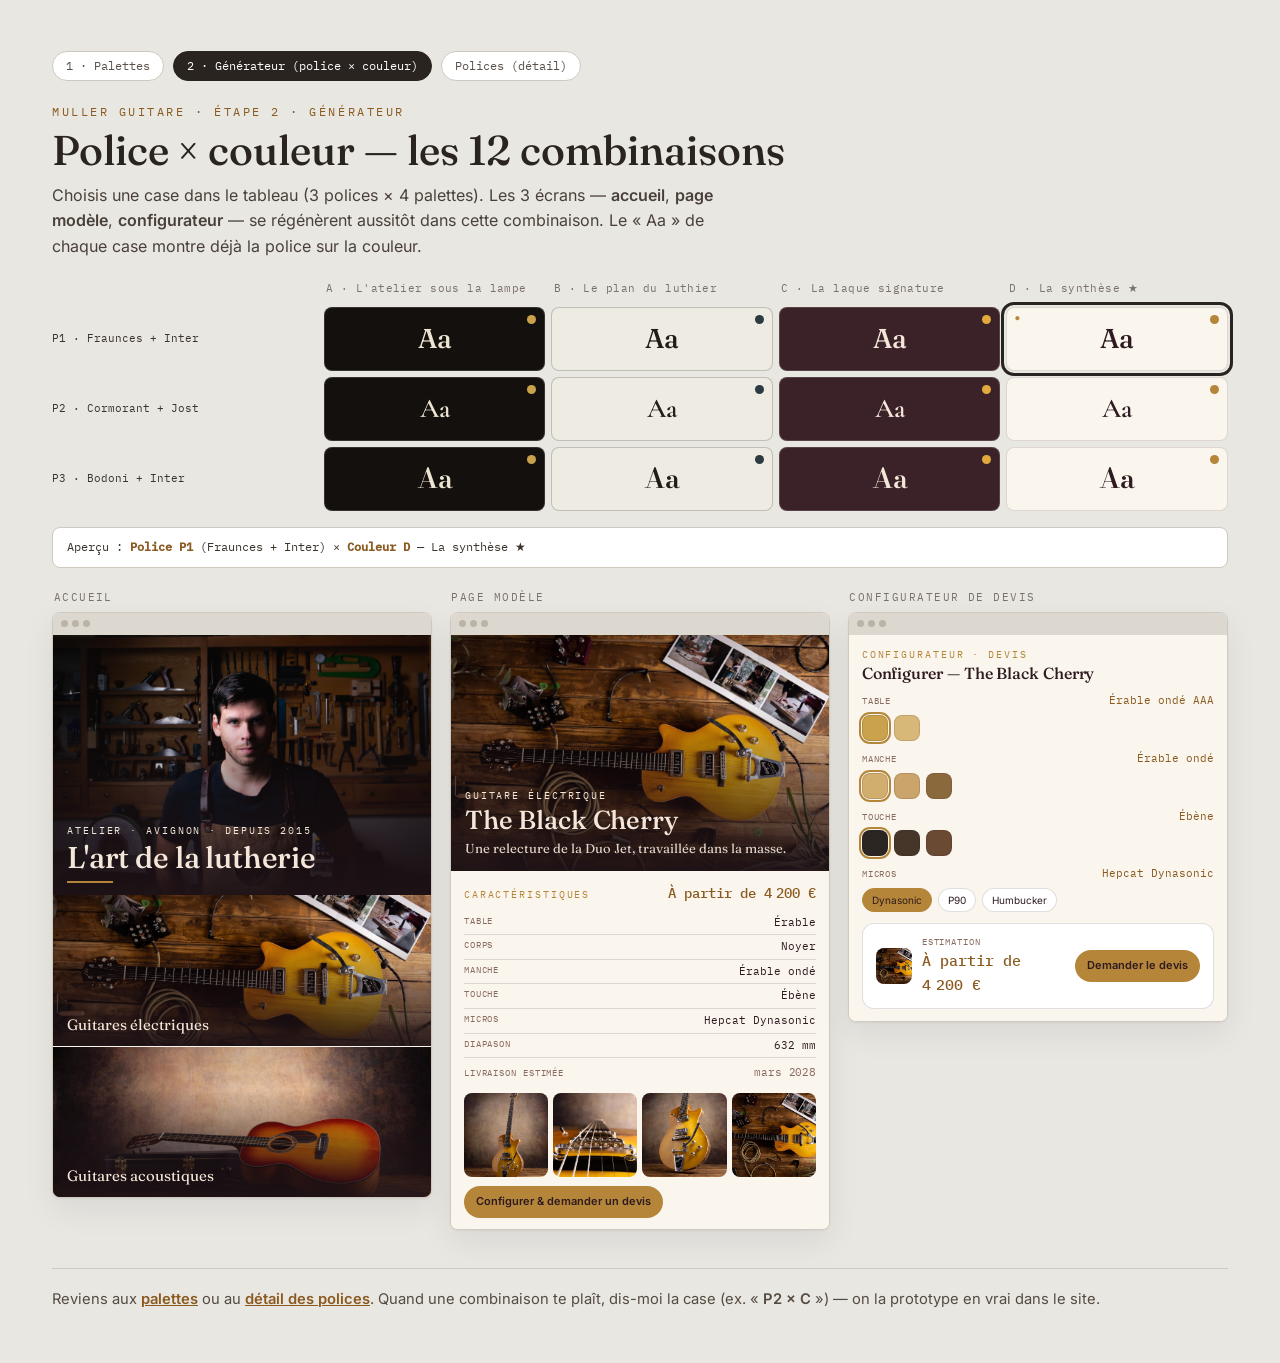
==== design/generateur.html @ f4df41a8 "Refonte : page palettes (étape 1) + générateur croisé police×couleur (étape 2) - index.html → rediri" ====
<!DOCTYPE html>
<html lang="fr">
<head>
<meta charset="utf-8">
<meta name="viewport" content="width=device-width, initial-scale=1">
<meta name="robots" content="noindex,nofollow">
<title>Muller Guitare — générateur (police × couleur)</title>
<link rel="stylesheet" href="../assets/css/fonts.css">
<style>
  :root{
    --serif:"Fraunces",Georgia,"Times New Roman",serif;
    --sans:"Inter",system-ui,-apple-system,"Segoe UI",Roboto,sans-serif;
    --mono:"IBM Plex Mono",ui-monospace,"SF Mono","Cascadia Mono",Consolas,monospace;
    --ink:#2a2420; --paper:#e9e7e2; --hair:#cfc9bf; --soft:#7a7268;
  }
  *{box-sizing:border-box;margin:0}
  body{font-family:var(--sans);background:var(--paper);color:var(--ink);line-height:1.6;-webkit-font-smoothing:antialiased}
  img{display:block;max-width:100%}
  .wrap{max-width:1240px;margin:0 auto;padding:clamp(1.4rem,4vw,3.2rem) clamp(1rem,3vw,2rem)}

  .topnav{display:flex;flex-wrap:wrap;gap:.4rem .6rem;margin-bottom:1.4rem}
  .topnav a{font-family:var(--mono);font-size:.72rem;text-decoration:none;color:#5a5048;border:1px solid var(--hair);background:#fff;border-radius:100px;padding:.28rem .8rem}
  .topnav a.is-on{background:#2a2420;color:#fff;border-color:#2a2420}

  .kicker{font-family:var(--mono);font-size:.72rem;letter-spacing:.22em;text-transform:uppercase;color:#8a5a20}
  .head h1{font-family:var(--serif);font-weight:500;font-size:clamp(1.9rem,4vw,2.6rem);line-height:1.05;margin:.5rem 0 .6rem}
  .head p{color:#494139;font-size:1rem;max-width:68ch}

  /* ---------- tableau croisé ---------- */
  .matrix{display:grid;grid-template-columns:minmax(120px,1.2fr) repeat(4,1fr);gap:6px;margin:1.4rem 0 1rem}
  .mh{font-family:var(--mono);font-size:.66rem;letter-spacing:.04em;color:var(--soft);display:flex;align-items:flex-end;padding:0 0 .35rem .15rem;line-height:1.25}
  .mr{font-family:var(--mono);font-size:.7rem;color:#3b342c;display:flex;align-items:center;padding-right:.5rem;line-height:1.2}
  .cell{position:relative;border:1px solid var(--line,#cfc9bf);border-radius:8px;background:var(--bg);color:var(--fg);height:64px;cursor:pointer;display:flex;align-items:center;justify-content:center;overflow:hidden;padding:0;transition:transform .08s ease}
  .cell:hover{transform:translateY(-1px)}
  .cell__aa{font-family:var(--serif);font-weight:var(--tw);font-size:1.7rem;line-height:1;letter-spacing:-.01em}
  .cell__dot{position:absolute;top:7px;right:8px;width:9px;height:9px;border-radius:50%;background:var(--accent)}
  .cell.is-on{outline:3px solid #2a2420;outline-offset:2px}
  .cell.is-on::after{content:"●";position:absolute;left:7px;top:4px;font-size:.6rem;color:var(--accent)}

  .caption{font-family:var(--mono);font-size:.78rem;color:#3b342c;background:#fff;border:1px solid var(--hair);border-radius:8px;padding:.6rem .85rem;margin-bottom:1.3rem}
  .caption b{color:#8a5a20}

  /* ---------- 3 écrans générés ---------- */
  .screens{display:grid;grid-template-columns:repeat(auto-fit,minmax(330px,1fr));gap:1.1rem}
  .comp__wrap{min-width:0}
  .comp__cap{font-family:var(--mono);font-size:.66rem;letter-spacing:.14em;text-transform:uppercase;color:var(--soft);margin:0 0 .4rem .1rem}
  .frame{border:1px solid var(--hair);border-radius:8px;overflow:hidden;box-shadow:0 1px 2px rgba(0,0,0,.05),0 12px 32px rgba(0,0,0,.07);background:#fff}
  .frame__bar{height:22px;background:#ddd8cf;display:flex;align-items:center;gap:4px;padding:0 8px}
  .frame__bar i{width:7px;height:7px;border-radius:50%;background:#bbb3a6}

  /* internes thématisés */
  .comp{background:var(--bg);color:var(--fg);font-family:var(--body)}
  .eb{font-family:var(--mono);font-size:9.5px;letter-spacing:.2em;text-transform:uppercase;color:var(--accent)}
  .ttl{font-family:var(--display);color:var(--fg);line-height:1.02;font-weight:var(--tw);letter-spacing:-.005em}
  .rule{height:2px;width:46px;background:var(--accent);border:0}
  .muted{color:var(--muted)}
  .num{font-family:var(--mono);font-variant-numeric:tabular-nums;letter-spacing:-.01em}
  .speclab{font-family:var(--mono);font-size:9px;letter-spacing:.1em;text-transform:uppercase;color:var(--muted)}
  .specval{font-family:var(--mono);font-variant-numeric:tabular-nums;font-size:11px;color:var(--fg)}
  .price{font-family:var(--mono);font-variant-numeric:tabular-nums;font-weight:500;color:var(--accent-ink)}
  .chip{font-size:10px;border:1px solid var(--line);color:var(--fg);border-radius:var(--chip-r);padding:3px 9px;background:var(--chip-bg)}
  .chip--on{background:var(--accent);color:var(--btn-fg);border-color:var(--accent)}
  .sw{width:26px;height:26px;border-radius:var(--sw-r);border:1px solid var(--line)}
  .btn{font-size:11px;font-weight:600;color:var(--btn-fg);background:var(--accent);border-radius:var(--btn-r);padding:7px 12px;display:inline-block}
  .card{background:var(--surface);border:1px solid var(--line);border-radius:var(--card-r);padding:11px 13px}
  .cover{position:relative;overflow:hidden;background:#000}
  .cover img{width:100%;height:100%;object-fit:cover}
  .cover__o{position:absolute;inset:0;background:var(--cover-grad)}
  .cover__c{position:absolute;left:14px;right:14px;bottom:12px;color:var(--cover-fg)}
  .cover__c .ttl,.cover__c .eb{color:var(--cover-fg)}
  .cat{position:relative;aspect-ratio:5/2;overflow:hidden}
  .cat+.cat{border-top:1px solid var(--bg)}
  .cat img{width:100%;height:100%;object-fit:cover}
  .cat__o{position:absolute;inset:0;background:var(--cover-grad)}
  .cat__l{position:absolute;left:14px;bottom:9px;font-family:var(--display);font-size:15px;color:var(--cover-fg)}
  .th{aspect-ratio:1;border-radius:var(--sw-r);overflow:hidden}
  .th img{width:100%;height:100%;object-fit:cover}

  /* ===== palettes couleur (A/B/C/D) ===== */
  .theme-a{--bg:#14100D;--surface:#1C1611;--fg:#ECE3D1;--muted:#9C8E79;--accent:#C9A24B;--accent-ink:#D9B568;
    --line:rgba(236,227,209,.16);--display:var(--serif);--body:var(--sans);
    --chip-bg:transparent;--chip-r:100px;--sw-r:3px;--btn-r:2px;--btn-fg:#14100D;--card-r:3px;
    --cover-grad:linear-gradient(180deg,rgba(20,16,13,.16) 0%,rgba(20,16,13,0) 30%,rgba(20,16,13,.93));--cover-fg:#ECE3D1}
  .theme-b{--bg:#EEEBE3;--surface:#FBFAF6;--fg:#211C17;--muted:#6B6258;--accent:#2C3A42;--accent-ink:#2C3A42;
    --line:rgba(33,28,23,.22);--display:var(--serif);--body:var(--sans);
    --chip-bg:#fff;--chip-r:0;--sw-r:0;--btn-r:0;--btn-fg:#fff;--card-r:0;
    --cover-grad:linear-gradient(180deg,rgba(238,235,227,0) 40%,rgba(238,235,227,.30) 64%,rgba(238,235,227,.92));--cover-fg:#211C17}
  .theme-c{--bg:#3A2228;--surface:#4A2E34;--fg:#F3E6D8;--muted:#C2A1A6;--accent:#E2A93C;--accent-ink:#E2A93C;
    --line:rgba(243,230,216,.16);--display:var(--serif);--body:var(--sans);
    --chip-bg:rgba(243,230,216,.07);--chip-r:100px;--sw-r:8px;--btn-r:100px;--btn-fg:#3A0F16;--card-r:12px;
    --cover-grad:linear-gradient(180deg,rgba(58,34,40,.14) 0%,rgba(58,34,40,0) 30%,rgba(58,34,40,.95));--cover-fg:#F3E6D8}
  .theme-d{--bg:#FAF6EE;--surface:#FFFFFF;--fg:#2E1A1F;--muted:#8a6a60;--accent:#B5863A;--accent-ink:#8A5A20;
    --line:rgba(46,26,31,.14);--display:var(--serif);--body:var(--sans);
    --chip-bg:#fff;--chip-r:100px;--sw-r:8px;--btn-r:100px;--btn-fg:#2E1A1F;--card-r:12px;
    --cover-grad:linear-gradient(180deg,rgba(30,18,22,.10) 0%,rgba(30,18,22,0) 28%,rgba(30,18,22,.94));--cover-fg:#F4E7D9}

  /* ===== presets de police (P1/P2/P3) ===== */
  .font-p1{--serif:"Fraunces",Georgia,serif;--sans:"Inter",system-ui,sans-serif;--tw:500}
  .font-p2{--serif:"Cormorant Garamond",Georgia,serif;--sans:"Jost",system-ui,sans-serif;--tw:600}
  .font-p3{--serif:"Bodoni Moda",Georgia,serif;--sans:"Inter",system-ui,sans-serif;--tw:600}

  .footer{margin-top:2.4rem;border-top:1px solid var(--hair);padding-top:1.2rem;color:#544b41;font-size:.92rem}
  .footer a{color:#8a5a20;font-weight:600}
</style>
</head>
<body>
<div class="wrap">

  <nav class="topnav" id="topnav">
    <a href="palettes.html">1 · Palettes</a>
    <a href="generateur.html">2 · Générateur (police × couleur)</a>
    <a href="polices.html">Polices (détail)</a>
  </nav>
  <script>(function(){var f=(location.pathname.split('/').pop()||'generateur.html');document.querySelectorAll('#topnav a[href]').forEach(function(a){if(a.getAttribute('href')===f)a.classList.add('is-on');});})();</script>

  <header class="head">
    <div class="kicker">Muller Guitare · étape 2 · générateur</div>
    <h1>Police × couleur — les 12 combinaisons</h1>
    <p>Choisis une case dans le tableau (3 polices × 4 palettes). Les 3 écrans — <b>accueil</b>, <b>page modèle</b>, <b>configurateur</b> — se régénèrent aussitôt dans cette combinaison. Le « Aa » de chaque case montre déjà la police sur la couleur.</p>
  </header>

  <div class="matrix" id="matrix"></div>
  <div class="caption" id="caption"></div>
  <div class="screens" id="preview"></div>

  <footer class="footer">
    Reviens aux <a href="palettes.html">palettes</a> ou au <a href="polices.html">détail des polices</a>. Quand une combinaison te plaît, dis-moi la case (ex. « <b>P2 × C</b> ») — on la prototype en vrai dans le site.
  </footer>

</div>

<script>
  var HERO_IMG = "../assets/img/wp/2022/09/biographie-muller-guitare.jpg";
  var IMG_ELEC = "../assets/img/wp/2025/04/black-cherry-muller-guitare654.webp";
  var IMG_ACOU = "../assets/img/wp/2024/05/000-11.jpg";
  var GAL = [
    "../assets/img/wp/2025/04/black-cherry-muller-guitare596.thumb.webp",
    "../assets/img/wp/2025/04/black-cherry-muller-guitare634.thumb.webp",
    "../assets/img/wp/2025/04/black-cherry-muller-guitare603.thumb.webp",
    "../assets/img/wp/2025/04/black-cherry-muller-guitare654.thumb.webp"
  ];
  var FONTS = [
    { id:"p1", name:"P1 · Fraunces + Inter" },
    { id:"p2", name:"P2 · Cormorant + Jost" },
    { id:"p3", name:"P3 · Bodoni + Inter" }
  ];
  var COLORS = [
    { id:"a", short:"A", name:"L'atelier sous la lampe" },
    { id:"b", short:"B", name:"Le plan du luthier" },
    { id:"c", short:"C", name:"La laque signature" },
    { id:"d", short:"D", name:"La synthèse ★" }
  ];
  var FONT_DESC = { p1:"Fraunces + Inter", p2:"Cormorant Garamond + Jost", p3:"Bodoni Moda + Inter" };

  function comp(cap, inner){
    return '<div class="comp__wrap"><p class="comp__cap">'+cap+'</p>'
      +'<div class="frame"><div class="frame__bar"><i></i><i></i><i></i></div>'
      +'<div class="comp">'+inner+'</div></div></div>';
  }
  function homeComp(){
    return comp('Accueil',
      '<div class="cover" style="aspect-ratio:16/11"><img src="'+HERO_IMG+'" alt="Loïc Muller dans son atelier">'
        +'<div class="cover__o"></div><div class="cover__c">'
          +'<div class="eb">Atelier · Avignon · depuis 2015</div>'
          +'<div class="ttl" style="font-size:30px;margin:5px 0 7px">L\'art de la lutherie</div><hr class="rule"></div></div>'
      +'<div class="cat"><img src="'+IMG_ELEC+'" alt="Guitare électrique"><div class="cat__o"></div><span class="cat__l">Guitares électriques</span></div>'
      +'<div class="cat"><img src="'+IMG_ACOU+'" alt="Guitare acoustique"><div class="cat__o"></div><span class="cat__l">Guitares acoustiques</span></div>');
  }
  function modeleComp(){
    var specs = [['Table','Érable'],['Corps','Noyer'],['Manche','Érable ondé'],['Touche','Ébène'],['Micros','Hepcat Dynasonic'],['Diapason','632 mm']];
    var rows = specs.map(function(s){
      return '<div style="display:flex;justify-content:space-between;gap:10px;padding:3px 0;border-bottom:1px solid var(--line)">'
        +'<span class="speclab">'+s[0]+'</span><span class="specval">'+s[1]+'</span></div>';
    }).join('');
    var gal = GAL.map(function(t){ return '<div class="th"><img src="'+t+'" alt="The Black Cherry, détail"></div>'; }).join('');
    return comp('Page modèle',
      '<div class="cover" style="aspect-ratio:16/10"><img src="'+IMG_ELEC+'" alt="The Black Cherry">'
        +'<div class="cover__o"></div><div class="cover__c">'
          +'<div class="eb">Guitare électrique</div>'
          +'<div class="ttl" style="font-size:26px;margin:4px 0 5px">The Black Cherry</div>'
          +'<div style="font-family:var(--serif);font-size:13px;opacity:.92">Une relecture de la Duo Jet, travaillée dans la masse.</div></div></div>'
      +'<div style="padding:11px 13px;background:var(--bg)">'
        +'<div style="display:flex;justify-content:space-between;align-items:baseline;margin-bottom:6px"><span class="eb">Caractéristiques</span><span class="price" style="font-size:14px">À partir de 4&#8239;200&nbsp;€</span></div>'
        + rows
        +'<div style="display:flex;justify-content:space-between;align-items:center;padding:6px 0 2px"><span class="speclab">Livraison estimée</span><span class="num" style="font-size:11px;color:var(--muted)">mars 2028</span></div>'
        +'<div style="display:grid;grid-template-columns:repeat(4,1fr);gap:5px;margin:9px 0">'+gal+'</div>'
        +'<span class="btn">Configurer &amp; demander un devis</span></div>');
  }
  function configComp(){
    var lbl = function(label, picked){ return '<div style="display:flex;justify-content:space-between;align-items:baseline;margin-bottom:5px">'
      +'<span class="speclab">'+label+'</span><span class="specval" style="color:var(--accent-ink)">'+picked+'</span></div>'; };
    var woods = function(arr,sel){ return '<div style="display:flex;gap:6px">'+arr.map(function(c,i){
      return '<span class="sw" style="background:'+c+';'+(i===sel?'outline:2px solid var(--accent);outline-offset:1px':'')+'"></span>'; }).join('')+'</div>'; };
    var chips = function(arr,sel){ return '<div style="display:flex;gap:6px;flex-wrap:wrap">'+arr.map(function(t,i){
      return '<span class="chip'+(i===sel?' chip--on':'')+'">'+t+'</span>'; }).join('')+'</div>'; };
    return comp('Configurateur de devis',
      '<div style="padding:12px 13px;background:var(--bg)">'
        +'<div class="eb">Configurateur · devis</div>'
        +'<div class="ttl" style="font-size:16px;margin:3px 0 11px">Configurer — The Black Cherry</div>'
        +'<div style="margin-bottom:9px">'+lbl('Table','Érable ondé AAA')+woods(['#C9A24B','#D8B878'],0)+'</div>'
        +'<div style="margin-bottom:9px">'+lbl('Manche','Érable ondé')+woods(['#D2AE6E','#caa46a','#8a6a3c'],0)+'</div>'
        +'<div style="margin-bottom:9px">'+lbl('Touche','Ébène')+woods(['#2b2622','#46362a','#6B4A33'],0)+'</div>'
        +'<div style="margin-bottom:11px">'+lbl('Micros','Hepcat Dynasonic')+chips(['Dynasonic','P90','Humbucker'],0)+'</div>'
        +'<div class="card" style="display:flex;align-items:center;gap:10px">'
          +'<img src="'+GAL[3]+'" alt="" style="width:36px;height:36px;object-fit:cover;border-radius:var(--sw-r);flex:none">'
          +'<div style="flex:1;min-width:0"><div class="speclab">Estimation</div><div class="price" style="font-size:15px">À partir de 4&#8239;200&nbsp;€</div></div>'
          +'<span class="btn">Demander le devis</span></div></div>');
  }

  // rendu des 3 écrans (une seule fois ; le restyle se fait par les variables CSS)
  var preview = document.getElementById('preview');
  preview.innerHTML = homeComp() + modeleComp() + configComp();

  // construction du tableau croisé
  var matrix = document.getElementById('matrix');
  var caption = document.getElementById('caption');
  var html = '<div class="mh"></div>';
  COLORS.forEach(function(c){ html += '<div class="mh">'+c.short+' · '+c.name+'</div>'; });
  FONTS.forEach(function(f){
    html += '<div class="mr">'+f.name+'</div>';
    COLORS.forEach(function(c){
      html += '<button class="cell theme-'+c.id+' font-'+f.id+'" data-f="'+f.id+'" data-c="'+c.id+'" '
        +'aria-label="Police '+f.id.toUpperCase()+' × Couleur '+c.short+'">'
        +'<span class="cell__dot"></span><span class="cell__aa">Aa</span></button>';
    });
  });
  matrix.innerHTML = html;

  function select(f, c){
    preview.className = 'screens theme-'+c+' font-'+f;
    var col = COLORS.find(function(x){return x.id===c;});
    caption.innerHTML = 'Aperçu : <b>Police '+f.toUpperCase()+'</b> ('+FONT_DESC[f]+') × <b>Couleur '+col.short+'</b> — '+col.name;
    [].forEach.call(matrix.querySelectorAll('.cell'), function(b){
      b.classList.toggle('is-on', b.dataset.f===f && b.dataset.c===c);
    });
  }
  matrix.addEventListener('click', function(e){
    var b = e.target.closest('.cell'); if(!b) return;
    select(b.dataset.f, b.dataset.c);
    preview.scrollIntoView({behavior:'smooth', block:'start'});
  });

  // sélection initiale (via ?f= / ?c=) ; défaut P1 × D (la synthèse recommandée)
  var qs = new URLSearchParams(location.search);
  var f0 = ['p1','p2','p3'].indexOf(qs.get('f')) >= 0 ? qs.get('f') : 'p1';
  var c0 = ['a','b','c','d'].indexOf(qs.get('c')) >= 0 ? qs.get('c') : 'd';
  select(f0, c0);
</script>
</body>
</html>
---- assets/css/fonts.css ----
/* Polices auto-hebergees (Fraunces + Inter) — RGPD : plus aucune requete vers Google. Genere depuis Google Fonts, sous-ensembles latin + latin-ext. */

/* latin-ext */
@font-face {
  font-family: 'Fraunces';
  font-style: italic;
  font-weight: 400;
  font-display: swap;
  src: url(../fonts/6NU58FyLNQOQZAnv9ZwNjucMHVn85Ni7emAe9lKqZTnbB-gzTK0K1ChjdPeQ_5Y.woff2) format('woff2');
  unicode-range: U+0100-02BA, U+02BD-02C5, U+02C7-02CC, U+02CE-02D7, U+02DD-02FF, U+0304, U+0308, U+0329, U+1D00-1DBF, U+1E00-1E9F, U+1EF2-1EFF, U+2020, U+20A0-20AB, U+20AD-20C0, U+2113, U+2C60-2C7F, U+A720-A7FF;
}

/* latin */
@font-face {
  font-family: 'Fraunces';
  font-style: italic;
  font-weight: 400;
  font-display: swap;
  src: url(../fonts/6NU58FyLNQOQZAnv9ZwNjucMHVn85Ni7emAe9lKqZTnbB-gzTK0K1ChjeveQ.woff2) format('woff2');
  unicode-range: U+0000-00FF, U+0131, U+0152-0153, U+02BB-02BC, U+02C6, U+02DA, U+02DC, U+0304, U+0308, U+0329, U+2000-206F, U+20AC, U+2122, U+2191, U+2193, U+2212, U+2215, U+FEFF, U+FFFD;
}

/* latin-ext */
@font-face {
  font-family: 'Fraunces';
  font-style: italic;
  font-weight: 500;
  font-display: swap;
  src: url(../fonts/6NU58FyLNQOQZAnv9ZwNjucMHVn85Ni7emAe9lKqZTnbB-gzTK0K1ChjdPeQ_5Y.woff2) format('woff2');
  unicode-range: U+0100-02BA, U+02BD-02C5, U+02C7-02CC, U+02CE-02D7, U+02DD-02FF, U+0304, U+0308, U+0329, U+1D00-1DBF, U+1E00-1E9F, U+1EF2-1EFF, U+2020, U+20A0-20AB, U+20AD-20C0, U+2113, U+2C60-2C7F, U+A720-A7FF;
}

/* latin */
@font-face {
  font-family: 'Fraunces';
  font-style: italic;
  font-weight: 500;
  font-display: swap;
  src: url(../fonts/6NU58FyLNQOQZAnv9ZwNjucMHVn85Ni7emAe9lKqZTnbB-gzTK0K1ChjeveQ.woff2) format('woff2');
  unicode-range: U+0000-00FF, U+0131, U+0152-0153, U+02BB-02BC, U+02C6, U+02DA, U+02DC, U+0304, U+0308, U+0329, U+2000-206F, U+20AC, U+2122, U+2191, U+2193, U+2212, U+2215, U+FEFF, U+FFFD;
}

/* latin-ext */
@font-face {
  font-family: 'Fraunces';
  font-style: normal;
  font-weight: 400;
  font-display: swap;
  src: url(../fonts/6NU78FyLNQOQZAnv9bYEvDiIdE9Ea92uemAk_WBq8U_9v0c2Wa0KxCFTeO-U.woff2) format('woff2');
  unicode-range: U+0100-02BA, U+02BD-02C5, U+02C7-02CC, U+02CE-02D7, U+02DD-02FF, U+0304, U+0308, U+0329, U+1D00-1DBF, U+1E00-1E9F, U+1EF2-1EFF, U+2020, U+20A0-20AB, U+20AD-20C0, U+2113, U+2C60-2C7F, U+A720-A7FF;
}

/* latin */
@font-face {
  font-family: 'Fraunces';
  font-style: normal;
  font-weight: 400;
  font-display: swap;
  src: url(../fonts/6NU78FyLNQOQZAnv9bYEvDiIdE9Ea92uemAk_WBq8U_9v0c2Wa0KxC9TeA.woff2) format('woff2');
  unicode-range: U+0000-00FF, U+0131, U+0152-0153, U+02BB-02BC, U+02C6, U+02DA, U+02DC, U+0304, U+0308, U+0329, U+2000-206F, U+20AC, U+2122, U+2191, U+2193, U+2212, U+2215, U+FEFF, U+FFFD;
}

/* latin-ext */
@font-face {
  font-family: 'Fraunces';
  font-style: normal;
  font-weight: 500;
  font-display: swap;
  src: url(../fonts/6NU78FyLNQOQZAnv9bYEvDiIdE9Ea92uemAk_WBq8U_9v0c2Wa0KxCFTeO-U.woff2) format('woff2');
  unicode-range: U+0100-02BA, U+02BD-02C5, U+02C7-02CC, U+02CE-02D7, U+02DD-02FF, U+0304, U+0308, U+0329, U+1D00-1DBF, U+1E00-1E9F, U+1EF2-1EFF, U+2020, U+20A0-20AB, U+20AD-20C0, U+2113, U+2C60-2C7F, U+A720-A7FF;
}

/* latin */
@font-face {
  font-family: 'Fraunces';
  font-style: normal;
  font-weight: 500;
  font-display: swap;
  src: url(../fonts/6NU78FyLNQOQZAnv9bYEvDiIdE9Ea92uemAk_WBq8U_9v0c2Wa0KxC9TeA.woff2) format('woff2');
  unicode-range: U+0000-00FF, U+0131, U+0152-0153, U+02BB-02BC, U+02C6, U+02DA, U+02DC, U+0304, U+0308, U+0329, U+2000-206F, U+20AC, U+2122, U+2191, U+2193, U+2212, U+2215, U+FEFF, U+FFFD;
}

/* latin-ext */
@font-face {
  font-family: 'Fraunces';
  font-style: normal;
  font-weight: 600;
  font-display: swap;
  src: url(../fonts/6NU78FyLNQOQZAnv9bYEvDiIdE9Ea92uemAk_WBq8U_9v0c2Wa0KxCFTeO-U.woff2) format('woff2');
  unicode-range: U+0100-02BA, U+02BD-02C5, U+02C7-02CC, U+02CE-02D7, U+02DD-02FF, U+0304, U+0308, U+0329, U+1D00-1DBF, U+1E00-1E9F, U+1EF2-1EFF, U+2020, U+20A0-20AB, U+20AD-20C0, U+2113, U+2C60-2C7F, U+A720-A7FF;
}

/* latin */
@font-face {
  font-family: 'Fraunces';
  font-style: normal;
  font-weight: 600;
  font-display: swap;
  src: url(../fonts/6NU78FyLNQOQZAnv9bYEvDiIdE9Ea92uemAk_WBq8U_9v0c2Wa0KxC9TeA.woff2) format('woff2');
  unicode-range: U+0000-00FF, U+0131, U+0152-0153, U+02BB-02BC, U+02C6, U+02DA, U+02DC, U+0304, U+0308, U+0329, U+2000-206F, U+20AC, U+2122, U+2191, U+2193, U+2212, U+2215, U+FEFF, U+FFFD;
}

/* latin-ext */
@font-face {
  font-family: 'Inter';
  font-style: normal;
  font-weight: 400;
  font-display: swap;
  src: url(../fonts/UcC73FwrK3iLTeHuS_nVMrMxCp50SjIa25L7SUc.woff2) format('woff2');
  unicode-range: U+0100-02BA, U+02BD-02C5, U+02C7-02CC, U+02CE-02D7, U+02DD-02FF, U+0304, U+0308, U+0329, U+1D00-1DBF, U+1E00-1E9F, U+1EF2-1EFF, U+2020, U+20A0-20AB, U+20AD-20C0, U+2113, U+2C60-2C7F, U+A720-A7FF;
}

/* latin */
@font-face {
  font-family: 'Inter';
  font-style: normal;
  font-weight: 400;
  font-display: swap;
  src: url(../fonts/UcC73FwrK3iLTeHuS_nVMrMxCp50SjIa1ZL7.woff2) format('woff2');
  unicode-range: U+0000-00FF, U+0131, U+0152-0153, U+02BB-02BC, U+02C6, U+02DA, U+02DC, U+0304, U+0308, U+0329, U+2000-206F, U+20AC, U+2122, U+2191, U+2193, U+2212, U+2215, U+FEFF, U+FFFD;
}

/* latin-ext */
@font-face {
  font-family: 'Inter';
  font-style: normal;
  font-weight: 500;
  font-display: swap;
  src: url(../fonts/UcC73FwrK3iLTeHuS_nVMrMxCp50SjIa25L7SUc.woff2) format('woff2');
  unicode-range: U+0100-02BA, U+02BD-02C5, U+02C7-02CC, U+02CE-02D7, U+02DD-02FF, U+0304, U+0308, U+0329, U+1D00-1DBF, U+1E00-1E9F, U+1EF2-1EFF, U+2020, U+20A0-20AB, U+20AD-20C0, U+2113, U+2C60-2C7F, U+A720-A7FF;
}

/* latin */
@font-face {
  font-family: 'Inter';
  font-style: normal;
  font-weight: 500;
  font-display: swap;
  src: url(../fonts/UcC73FwrK3iLTeHuS_nVMrMxCp50SjIa1ZL7.woff2) format('woff2');
  unicode-range: U+0000-00FF, U+0131, U+0152-0153, U+02BB-02BC, U+02C6, U+02DA, U+02DC, U+0304, U+0308, U+0329, U+2000-206F, U+20AC, U+2122, U+2191, U+2193, U+2212, U+2215, U+FEFF, U+FFFD;
}

/* latin-ext */
@font-face {
  font-family: 'Inter';
  font-style: normal;
  font-weight: 600;
  font-display: swap;
  src: url(../fonts/UcC73FwrK3iLTeHuS_nVMrMxCp50SjIa25L7SUc.woff2) format('woff2');
  unicode-range: U+0100-02BA, U+02BD-02C5, U+02C7-02CC, U+02CE-02D7, U+02DD-02FF, U+0304, U+0308, U+0329, U+1D00-1DBF, U+1E00-1E9F, U+1EF2-1EFF, U+2020, U+20A0-20AB, U+20AD-20C0, U+2113, U+2C60-2C7F, U+A720-A7FF;
}

/* latin */
@font-face {
  font-family: 'Inter';
  font-style: normal;
  font-weight: 600;
  font-display: swap;
  src: url(../fonts/UcC73FwrK3iLTeHuS_nVMrMxCp50SjIa1ZL7.woff2) format('woff2');
  unicode-range: U+0000-00FF, U+0131, U+0152-0153, U+02BB-02BC, U+02C6, U+02DA, U+02DC, U+0304, U+0308, U+0329, U+2000-206F, U+20AC, U+2122, U+2191, U+2193, U+2212, U+2215, U+FEFF, U+FFFD;
}
/* ---------- IBM Plex Mono (auto-hébergé, RGPD) ---------- */
@font-face {
  font-family: 'IBM Plex Mono';
  font-style: normal;
  font-weight: 400;
  font-display: swap;
  src: url(../fonts/ibm-plex-mono-400-latin-ext.woff2) format('woff2');
  unicode-range: U+0100-02BA, U+02BD-02C5, U+02C7-02CC, U+02CE-02D7, U+02DD-02FF, U+0304, U+0308, U+0329, U+1D00-1DBF, U+1E00-1E9F, U+1EF2-1EFF, U+2020, U+20A0-20AB, U+20AD-20C0, U+2113, U+2C60-2C7F, U+A720-A7FF;
}
@font-face {
  font-family: 'IBM Plex Mono';
  font-style: normal;
  font-weight: 400;
  font-display: swap;
  src: url(../fonts/ibm-plex-mono-400-latin.woff2) format('woff2');
  unicode-range: U+0000-00FF, U+0131, U+0152-0153, U+02BB-02BC, U+02C6, U+02DA, U+02DC, U+0304, U+0308, U+0329, U+2000-206F, U+20AC, U+2122, U+2191, U+2193, U+2212, U+2215, U+FEFF, U+FFFD;
}
@font-face {
  font-family: 'IBM Plex Mono';
  font-style: normal;
  font-weight: 500;
  font-display: swap;
  src: url(../fonts/ibm-plex-mono-500-latin-ext.woff2) format('woff2');
  unicode-range: U+0100-02BA, U+02BD-02C5, U+02C7-02CC, U+02CE-02D7, U+02DD-02FF, U+0304, U+0308, U+0329, U+1D00-1DBF, U+1E00-1E9F, U+1EF2-1EFF, U+2020, U+20A0-20AB, U+20AD-20C0, U+2113, U+2C60-2C7F, U+A720-A7FF;
}
@font-face {
  font-family: 'IBM Plex Mono';
  font-style: normal;
  font-weight: 500;
  font-display: swap;
  src: url(../fonts/ibm-plex-mono-500-latin.woff2) format('woff2');
  unicode-range: U+0000-00FF, U+0131, U+0152-0153, U+02BB-02BC, U+02C6, U+02DA, U+02DC, U+0304, U+0308, U+0329, U+2000-206F, U+20AC, U+2122, U+2191, U+2193, U+2212, U+2215, U+FEFF, U+FFFD;
}

/* ---------- Cormorant Garamond (auto-hébergé, RGPD) ---------- */
@font-face {
  font-family: 'Cormorant Garamond';
  font-style: normal;
  font-weight: 500;
  font-display: swap;
  src: url(../fonts/cormorant-garamond-500-latin-ext.woff2) format('woff2');
  unicode-range: U+0100-02BA, U+02BD-02C5, U+02C7-02CC, U+02CE-02D7, U+02DD-02FF, U+0304, U+0308, U+0329, U+1D00-1DBF, U+1E00-1E9F, U+1EF2-1EFF, U+2020, U+20A0-20AB, U+20AD-20C0, U+2113, U+2C60-2C7F, U+A720-A7FF;
}
@font-face {
  font-family: 'Cormorant Garamond';
  font-style: normal;
  font-weight: 500;
  font-display: swap;
  src: url(../fonts/cormorant-garamond-500-latin.woff2) format('woff2');
  unicode-range: U+0000-00FF, U+0131, U+0152-0153, U+02BB-02BC, U+02C6, U+02DA, U+02DC, U+0304, U+0308, U+0329, U+2000-206F, U+20AC, U+2122, U+2191, U+2193, U+2212, U+2215, U+FEFF, U+FFFD;
}
@font-face {
  font-family: 'Cormorant Garamond';
  font-style: normal;
  font-weight: 600;
  font-display: swap;
  src: url(../fonts/cormorant-garamond-600-latin-ext.woff2) format('woff2');
  unicode-range: U+0100-02BA, U+02BD-02C5, U+02C7-02CC, U+02CE-02D7, U+02DD-02FF, U+0304, U+0308, U+0329, U+1D00-1DBF, U+1E00-1E9F, U+1EF2-1EFF, U+2020, U+20A0-20AB, U+20AD-20C0, U+2113, U+2C60-2C7F, U+A720-A7FF;
}
@font-face {
  font-family: 'Cormorant Garamond';
  font-style: normal;
  font-weight: 600;
  font-display: swap;
  src: url(../fonts/cormorant-garamond-600-latin.woff2) format('woff2');
  unicode-range: U+0000-00FF, U+0131, U+0152-0153, U+02BB-02BC, U+02C6, U+02DA, U+02DC, U+0304, U+0308, U+0329, U+2000-206F, U+20AC, U+2122, U+2191, U+2193, U+2212, U+2215, U+FEFF, U+FFFD;
}

/* ---------- Jost (auto-hébergé, RGPD) ---------- */
@font-face {
  font-family: 'Jost';
  font-style: normal;
  font-weight: 400;
  font-display: swap;
  src: url(../fonts/jost-400-latin-ext.woff2) format('woff2');
  unicode-range: U+0100-02BA, U+02BD-02C5, U+02C7-02CC, U+02CE-02D7, U+02DD-02FF, U+0304, U+0308, U+0329, U+1D00-1DBF, U+1E00-1E9F, U+1EF2-1EFF, U+2020, U+20A0-20AB, U+20AD-20C0, U+2113, U+2C60-2C7F, U+A720-A7FF;
}
@font-face {
  font-family: 'Jost';
  font-style: normal;
  font-weight: 400;
  font-display: swap;
  src: url(../fonts/jost-400-latin.woff2) format('woff2');
  unicode-range: U+0000-00FF, U+0131, U+0152-0153, U+02BB-02BC, U+02C6, U+02DA, U+02DC, U+0304, U+0308, U+0329, U+2000-206F, U+20AC, U+2122, U+2191, U+2193, U+2212, U+2215, U+FEFF, U+FFFD;
}
@font-face {
  font-family: 'Jost';
  font-style: normal;
  font-weight: 500;
  font-display: swap;
  src: url(../fonts/jost-500-latin-ext.woff2) format('woff2');
  unicode-range: U+0100-02BA, U+02BD-02C5, U+02C7-02CC, U+02CE-02D7, U+02DD-02FF, U+0304, U+0308, U+0329, U+1D00-1DBF, U+1E00-1E9F, U+1EF2-1EFF, U+2020, U+20A0-20AB, U+20AD-20C0, U+2113, U+2C60-2C7F, U+A720-A7FF;
}
@font-face {
  font-family: 'Jost';
  font-style: normal;
  font-weight: 500;
  font-display: swap;
  src: url(../fonts/jost-500-latin.woff2) format('woff2');
  unicode-range: U+0000-00FF, U+0131, U+0152-0153, U+02BB-02BC, U+02C6, U+02DA, U+02DC, U+0304, U+0308, U+0329, U+2000-206F, U+20AC, U+2122, U+2191, U+2193, U+2212, U+2215, U+FEFF, U+FFFD;
}
@font-face {
  font-family: 'Jost';
  font-style: normal;
  font-weight: 600;
  font-display: swap;
  src: url(../fonts/jost-600-latin-ext.woff2) format('woff2');
  unicode-range: U+0100-02BA, U+02BD-02C5, U+02C7-02CC, U+02CE-02D7, U+02DD-02FF, U+0304, U+0308, U+0329, U+1D00-1DBF, U+1E00-1E9F, U+1EF2-1EFF, U+2020, U+20A0-20AB, U+20AD-20C0, U+2113, U+2C60-2C7F, U+A720-A7FF;
}
@font-face {
  font-family: 'Jost';
  font-style: normal;
  font-weight: 600;
  font-display: swap;
  src: url(../fonts/jost-600-latin.woff2) format('woff2');
  unicode-range: U+0000-00FF, U+0131, U+0152-0153, U+02BB-02BC, U+02C6, U+02DA, U+02DC, U+0304, U+0308, U+0329, U+2000-206F, U+20AC, U+2122, U+2191, U+2193, U+2212, U+2215, U+FEFF, U+FFFD;
}

/* ---------- Bodoni Moda (auto-hébergé, RGPD) ---------- */
@font-face {
  font-family: 'Bodoni Moda';
  font-style: normal;
  font-weight: 500;
  font-display: swap;
  src: url(../fonts/bodoni-moda-500-latin-ext.woff2) format('woff2');
  unicode-range: U+0100-02BA, U+02BD-02C5, U+02C7-02CC, U+02CE-02D7, U+02DD-02FF, U+0304, U+0308, U+0329, U+1D00-1DBF, U+1E00-1E9F, U+1EF2-1EFF, U+2020, U+20A0-20AB, U+20AD-20C0, U+2113, U+2C60-2C7F, U+A720-A7FF;
}
@font-face {
  font-family: 'Bodoni Moda';
  font-style: normal;
  font-weight: 500;
  font-display: swap;
  src: url(../fonts/bodoni-moda-500-latin.woff2) format('woff2');
  unicode-range: U+0000-00FF, U+0131, U+0152-0153, U+02BB-02BC, U+02C6, U+02DA, U+02DC, U+0304, U+0308, U+0329, U+2000-206F, U+20AC, U+2122, U+2191, U+2193, U+2212, U+2215, U+FEFF, U+FFFD;
}
@font-face {
  font-family: 'Bodoni Moda';
  font-style: normal;
  font-weight: 600;
  font-display: swap;
  src: url(../fonts/bodoni-moda-600-latin-ext.woff2) format('woff2');
  unicode-range: U+0100-02BA, U+02BD-02C5, U+02C7-02CC, U+02CE-02D7, U+02DD-02FF, U+0304, U+0308, U+0329, U+1D00-1DBF, U+1E00-1E9F, U+1EF2-1EFF, U+2020, U+20A0-20AB, U+20AD-20C0, U+2113, U+2C60-2C7F, U+A720-A7FF;
}
@font-face {
  font-family: 'Bodoni Moda';
  font-style: normal;
  font-weight: 600;
  font-display: swap;
  src: url(../fonts/bodoni-moda-600-latin.woff2) format('woff2');
  unicode-range: U+0000-00FF, U+0131, U+0152-0153, U+02BB-02BC, U+02C6, U+02DA, U+02DC, U+0304, U+0308, U+0329, U+2000-206F, U+20AC, U+2122, U+2191, U+2193, U+2212, U+2215, U+FEFF, U+FFFD;
}
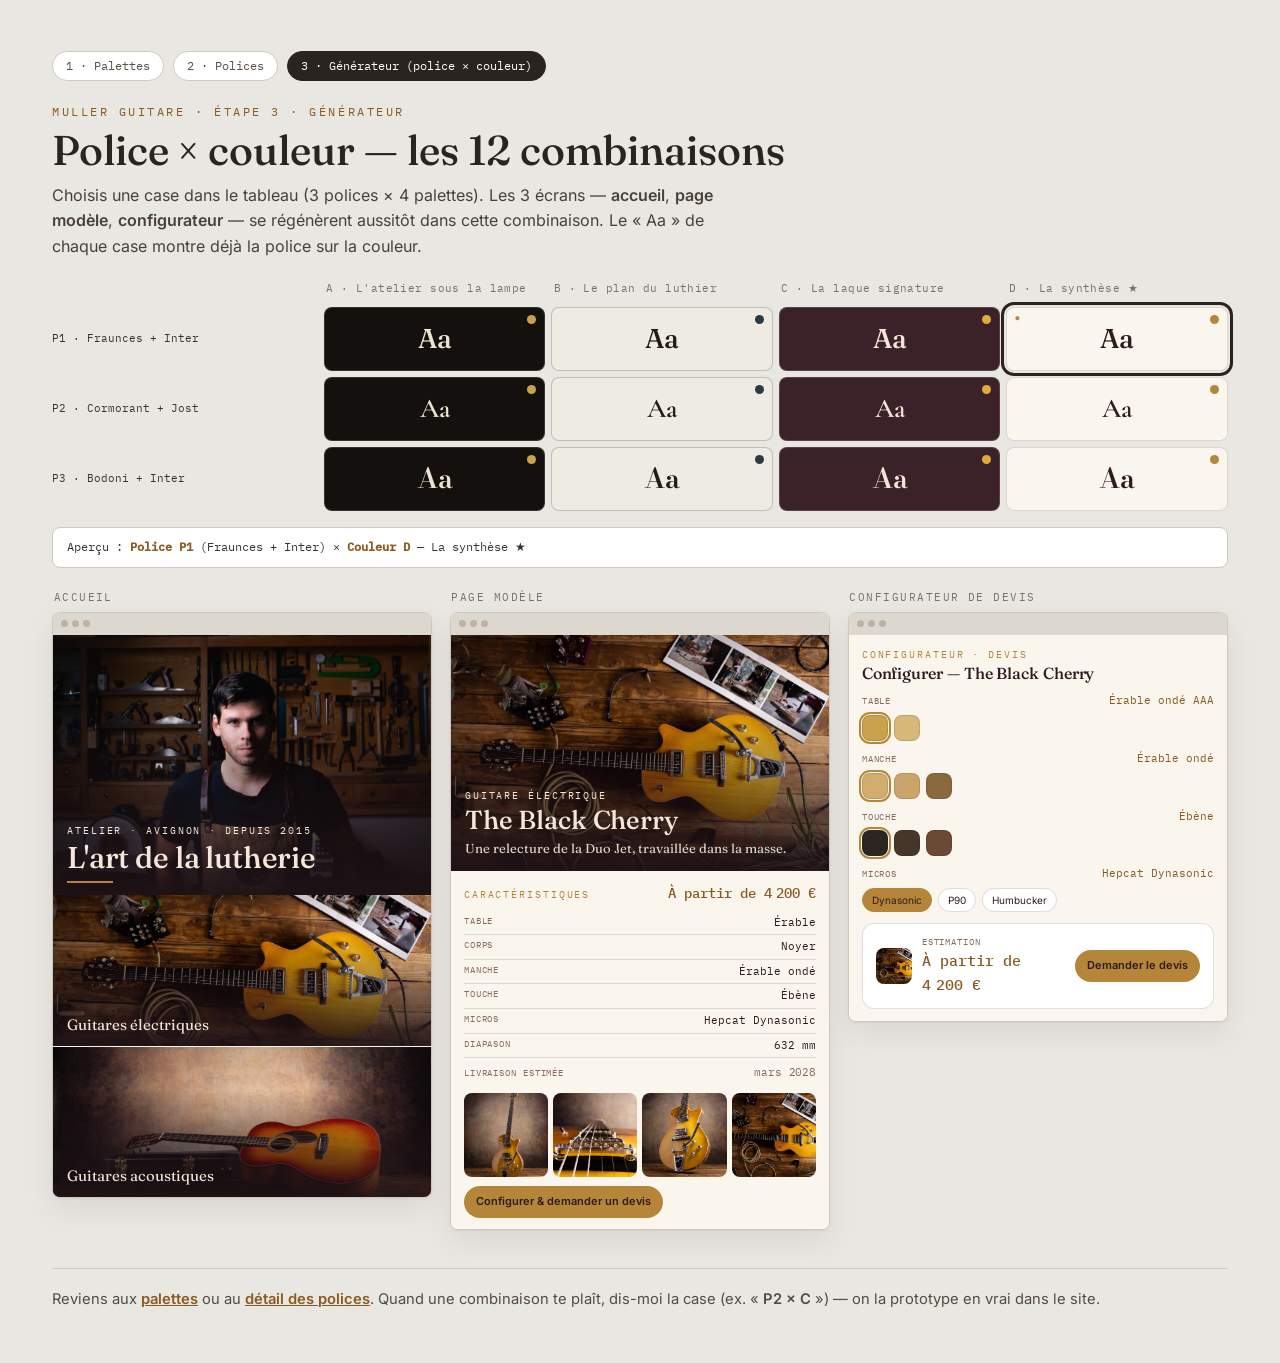
==== commit be94689d: "Réordonner le parcours : 1) Palettes 2) Polices 3) Générateur Co-Authored-By: Claude <noreply@anthro" ====
--- a/design/generateur.html
+++ b/design/generateur.html
@@ -108,13 +108,13 @@
 
   <nav class="topnav" id="topnav">
     <a href="palettes.html">1 · Palettes</a>
-    <a href="generateur.html">2 · Générateur (police × couleur)</a>
-    <a href="polices.html">Polices (détail)</a>
+    <a href="polices.html">2 · Polices</a>
+    <a href="generateur.html">3 · Générateur (police × couleur)</a>
   </nav>
   <script>(function(){var f=(location.pathname.split('/').pop()||'generateur.html');document.querySelectorAll('#topnav a[href]').forEach(function(a){if(a.getAttribute('href')===f)a.classList.add('is-on');});})();</script>
 
   <header class="head">
-    <div class="kicker">Muller Guitare · étape 2 · générateur</div>
+    <div class="kicker">Muller Guitare · étape 3 · générateur</div>
     <h1>Police × couleur — les 12 combinaisons</h1>
     <p>Choisis une case dans le tableau (3 polices × 4 palettes). Les 3 écrans — <b>accueil</b>, <b>page modèle</b>, <b>configurateur</b> — se régénèrent aussitôt dans cette combinaison. Le « Aa » de chaque case montre déjà la police sur la couleur.</p>
   </header>
